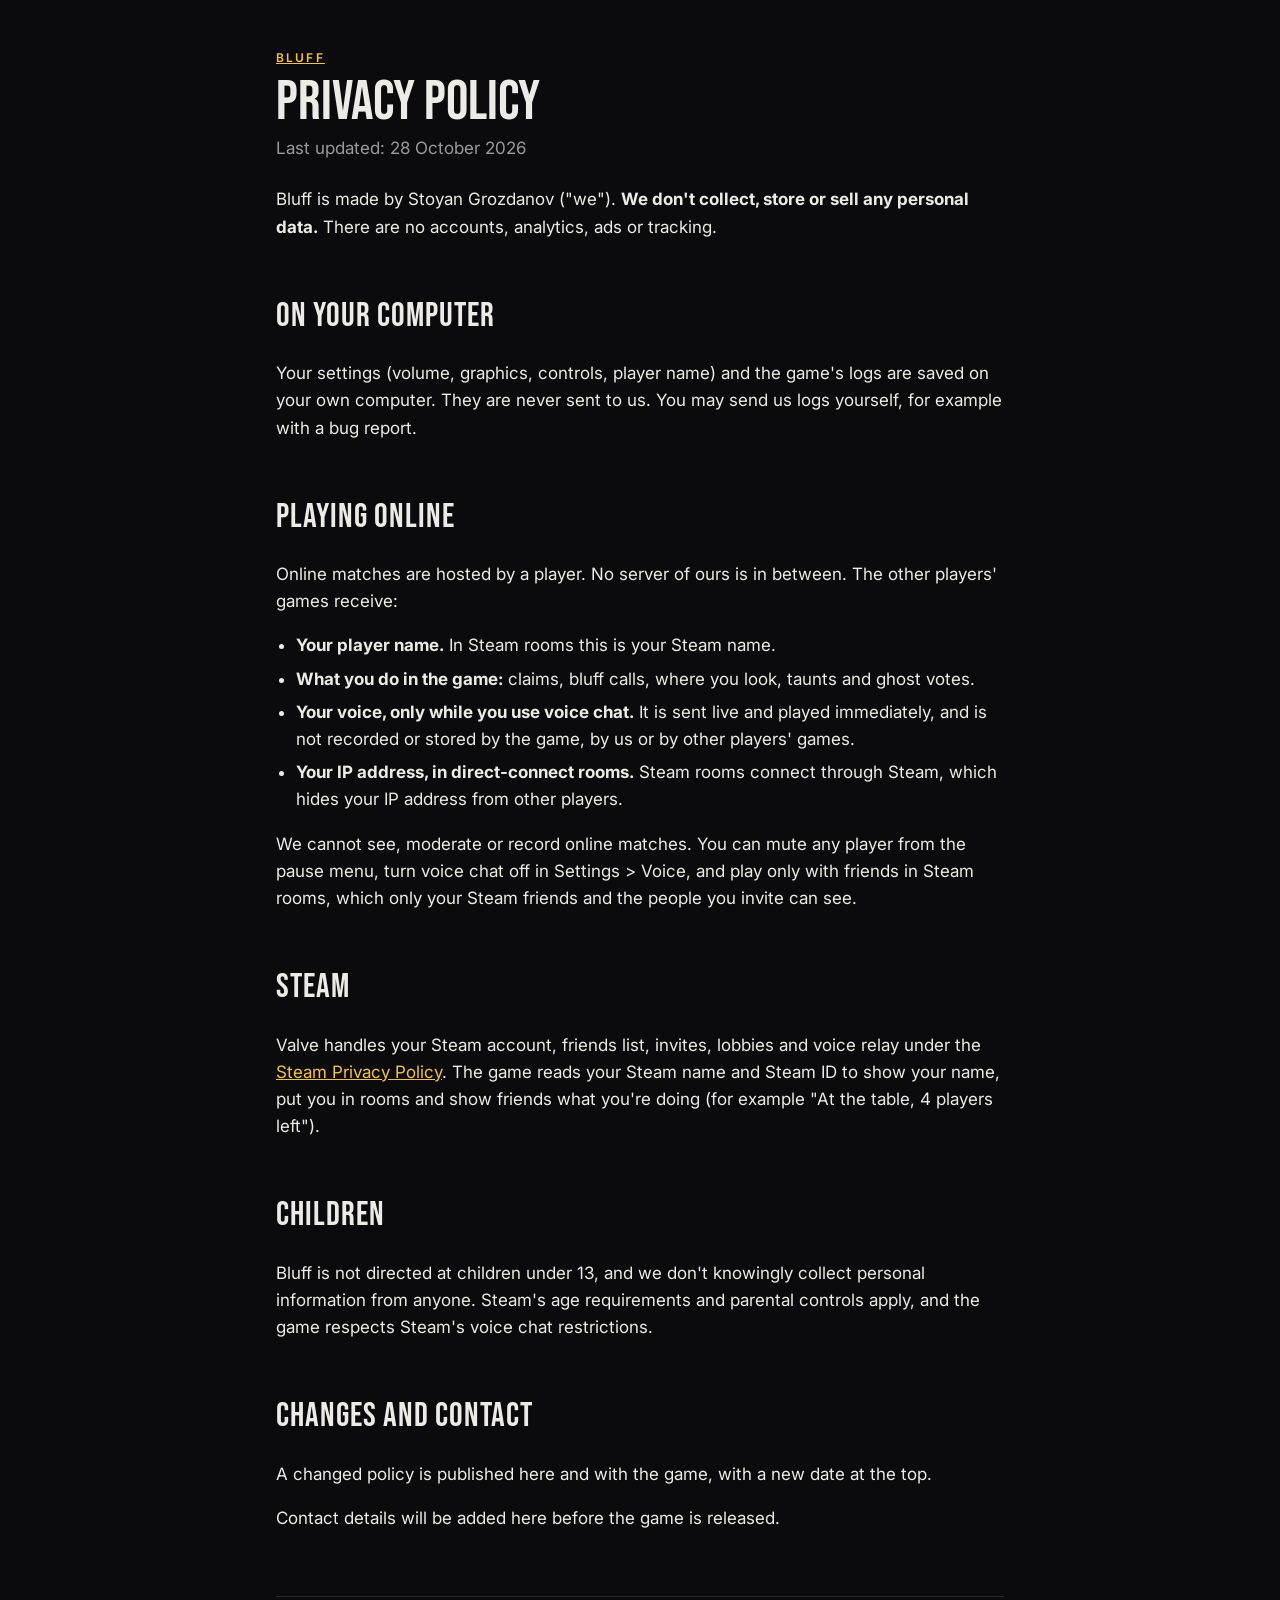
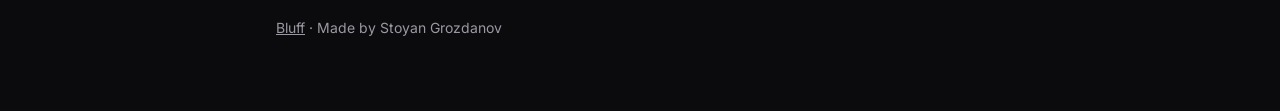
==== privacy.html @ 8750d7a8 "Landing page and privacy policy" ====
<!doctype html>
<html lang="en">
<head>
	<meta charset="utf-8">
	<meta name="viewport" content="width=device-width, initial-scale=1">
	<title>Bluff Privacy Policy</title>
	<meta name="description" content="How Bluff handles your data: no accounts, no analytics, no tracking.">
	<link rel="stylesheet" href="style.css">
</head>
<body>
	<main class="page policy">
		<p class="eyebrow"><a href="index.html">Bluff</a></p>
		<h1>Privacy policy</h1>
		<p class="updated">Last updated: 28 October 2026</p>

		<p>Bluff is made by Stoyan Grozdanov ("we"). <strong>We don't collect, store or sell any personal data.</strong> There are no accounts, analytics, ads or tracking.</p>

		<h2>On your computer</h2>
		<p>Your settings (volume, graphics, controls, player name) and the game's logs are saved on your own computer. They are never sent to us. You may send us logs yourself, for example with a bug report.</p>

		<h2>Playing online</h2>
		<p>Online matches are hosted by a player. No server of ours is in between. The other players' games receive:</p>
		<ul>
			<li><strong>Your player name.</strong> In Steam rooms this is your Steam name.</li>
			<li><strong>What you do in the game:</strong> claims, bluff calls, where you look, taunts and ghost votes.</li>
			<li><strong>Your voice, only while you use voice chat.</strong> It is sent live and played immediately, and is not recorded or stored by the game, by us or by other players' games.</li>
			<li><strong>Your IP address, in direct-connect rooms.</strong> Steam rooms connect through Steam, which hides your IP address from other players.</li>
		</ul>
		<p>We cannot see, moderate or record online matches. You can mute any player from the pause menu, turn voice chat off in Settings &gt; Voice, and play only with friends in Steam rooms, which only your Steam friends and the people you invite can see.</p>

		<h2>Steam</h2>
		<p>Valve handles your Steam account, friends list, invites, lobbies and voice relay under the <a href="https://store.steampowered.com/privacy_agreement/">Steam Privacy Policy</a>. The game reads your Steam name and Steam ID to show your name, put you in rooms and show friends what you're doing (for example "At the table, 4 players left").</p>

		<h2>Children</h2>
		<p>Bluff is not directed at children under 13, and we don't knowingly collect personal information from anyone. Steam's age requirements and parental controls apply, and the game respects Steam's voice chat restrictions.</p>

		<h2>Changes and contact</h2>
		<p>A changed policy is published here and with the game, with a new date at the top.</p>
		<p>Contact details will be added here before the game is released.</p>

		<footer>
			<a href="index.html">Bluff</a> · Made by Stoyan Grozdanov
		</footer>
	</main>
</body>
</html>
---- style.css ----
@font-face {
	font-family: "Bebas Neue";
	src: url("fonts/BebasNeue-Regular.ttf") format("truetype");
	font-display: swap;
}

@font-face {
	font-family: "Inter";
	src: url("fonts/Inter-Variable.ttf") format("truetype");
	font-weight: 100 900;
	font-display: swap;
}

:root {
	--ink: #0b0b0e;
	--panel: #15151a;
	--line: #2a2a31;
	--text: #ecebe6;
	--muted: #9a99a0;
	--accent: #e8354a;
	--gold: #f2c14e;
}

* {
	box-sizing: border-box;
}

html {
	background: var(--ink);
	color: var(--text);
	font-family: "Inter", system-ui, sans-serif;
	font-size: 17px;
	line-height: 1.6;
}

body {
	margin: 0;
}

a {
	color: var(--gold);
}

.page {
	max-width: 760px;
	margin: 0 auto;
	padding: 48px 16px 72px;
}

.eyebrow {
	color: var(--muted);
	font-size: 12px;
	font-weight: 600;
	letter-spacing: 0.18em;
	text-transform: uppercase;
	margin: 0;
}

.wordmark {
	font-family: "Bebas Neue", Impact, sans-serif;
	font-weight: 400;
	font-size: clamp(96px, 22vw, 168px);
	line-height: 0.9;
	letter-spacing: 0.02em;
	margin: 8px 0 0;
}

.bar {
	width: 72px;
	height: 4px;
	background: var(--accent);
	margin: 20px 0 24px;
}

.tagline {
	font-size: 22px;
	color: var(--muted);
	margin: 0 0 32px;
}

.badge {
	display: inline-block;
	border: 1px solid var(--line);
	border-radius: 999px;
	padding: 6px 16px;
	font-size: 14px;
	font-weight: 600;
	color: var(--gold);
}

h2 {
	font-family: "Bebas Neue", Impact, sans-serif;
	font-weight: 400;
	font-size: 34px;
	letter-spacing: 0.03em;
	margin: 48px 0 8px;
}

ul {
	padding-left: 20px;
}

li {
	margin: 6px 0;
}

.card {
	background: var(--panel);
	border: 1px solid var(--line);
	border-radius: 14px;
	padding: 20px 24px;
	margin: 16px 0;
}

footer {
	border-top: 1px solid var(--line);
	margin-top: 64px;
	padding-top: 20px;
	color: var(--muted);
	font-size: 14px;
}

footer a {
	color: var(--muted);
}

.policy h1 {
	font-family: "Bebas Neue", Impact, sans-serif;
	font-weight: 400;
	font-size: 56px;
	line-height: 1;
	margin: 8px 0 4px;
}

.policy .updated {
	color: var(--muted);
	margin: 0 0 24px;
}
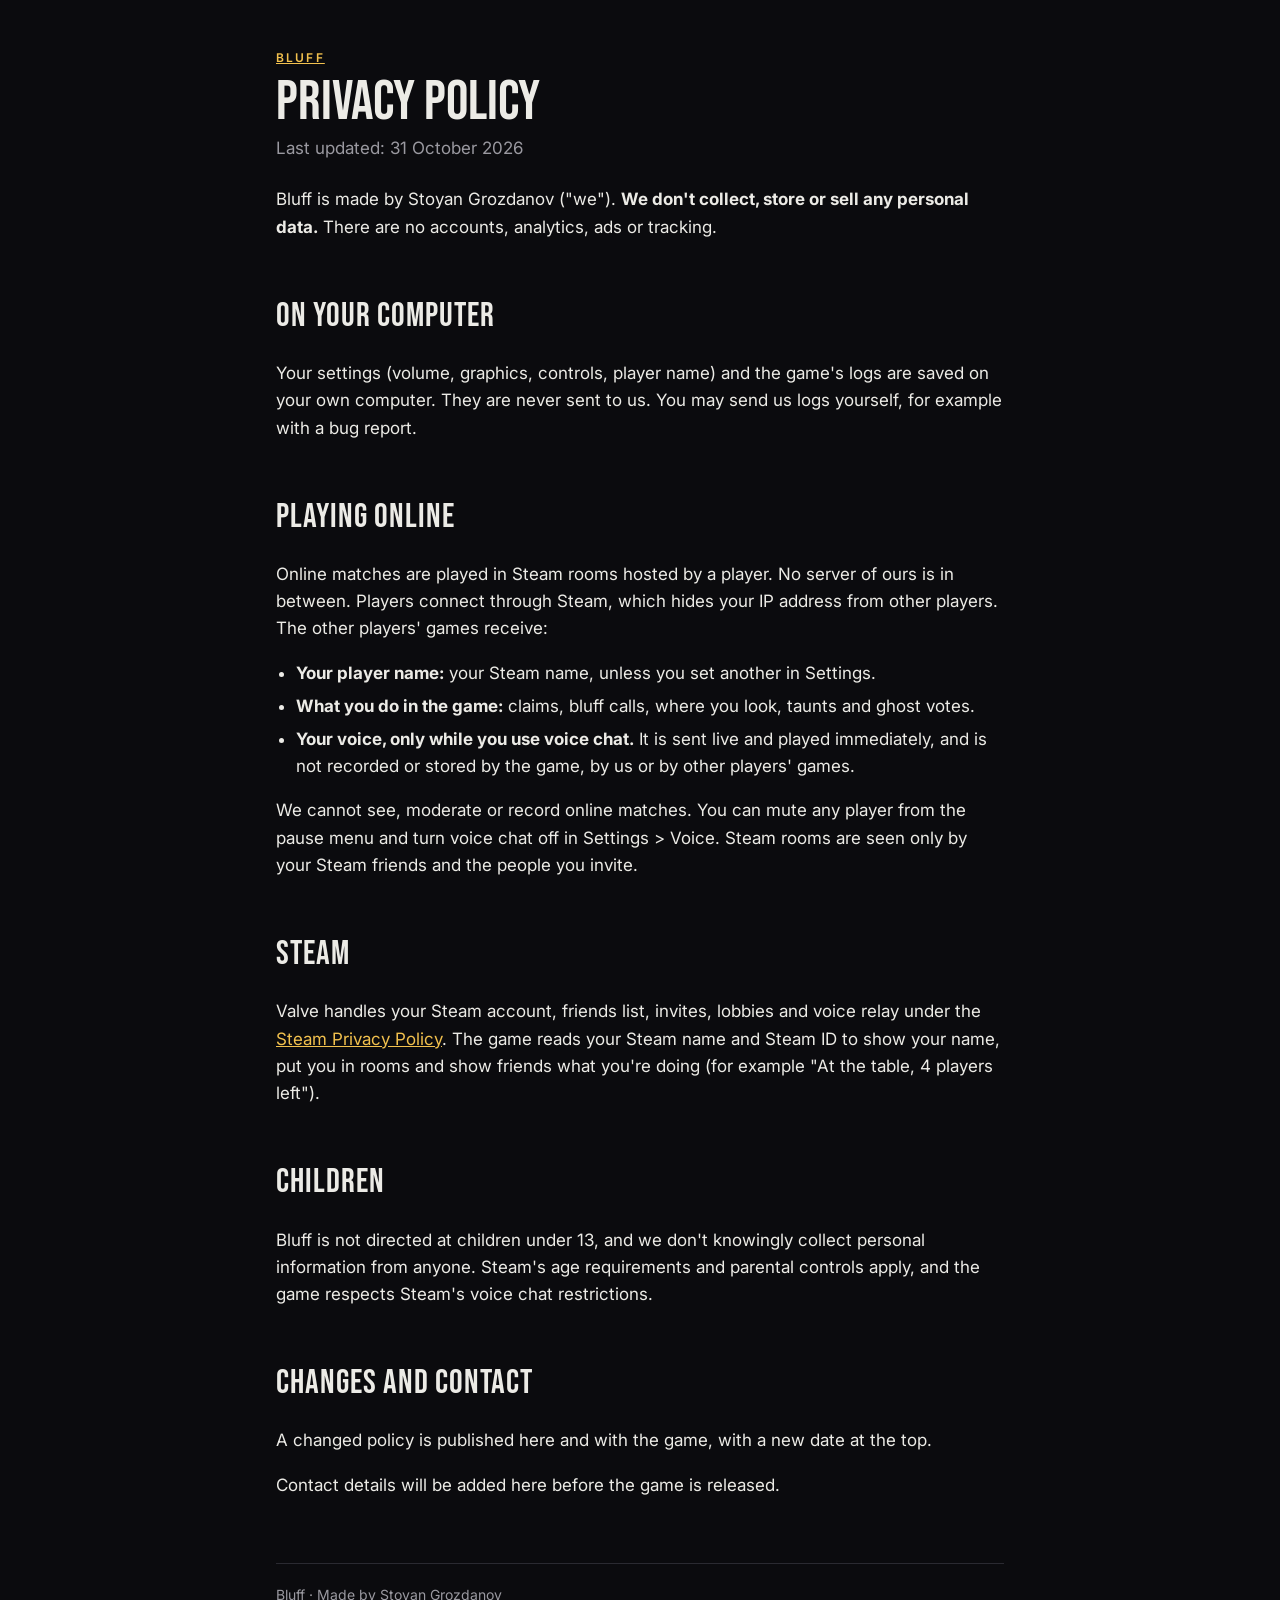
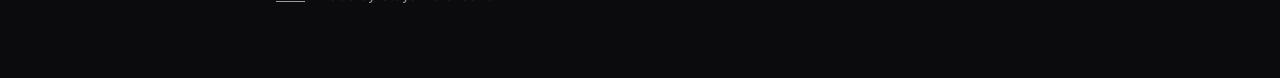
==== commit 7df222b5: "Landing page 0.2.0: Steam-only privacy policy, version tracking" ====
--- a/privacy.html
+++ b/privacy.html
@@ -3,6 +3,7 @@
 <head>
 	<meta charset="utf-8">
 	<meta name="viewport" content="width=device-width, initial-scale=1">
+	<meta name="version" content="0.2.0">
 	<title>Bluff Privacy Policy</title>
 	<meta name="description" content="How Bluff handles your data: no accounts, no analytics, no tracking.">
 	<link rel="stylesheet" href="style.css">
@@ -11,7 +12,7 @@
 	<main class="page policy">
 		<p class="eyebrow"><a href="index.html">Bluff</a></p>
 		<h1>Privacy policy</h1>
-		<p class="updated">Last updated: 28 October 2026</p>
+		<p class="updated">Last updated: 31 October 2026</p>
 
 		<p>Bluff is made by Stoyan Grozdanov ("we"). <strong>We don't collect, store or sell any personal data.</strong> There are no accounts, analytics, ads or tracking.</p>
 
@@ -19,14 +20,13 @@
 		<p>Your settings (volume, graphics, controls, player name) and the game's logs are saved on your own computer. They are never sent to us. You may send us logs yourself, for example with a bug report.</p>
 
 		<h2>Playing online</h2>
-		<p>Online matches are hosted by a player. No server of ours is in between. The other players' games receive:</p>
+		<p>Online matches are played in Steam rooms hosted by a player. No server of ours is in between. Players connect through Steam, which hides your IP address from other players. The other players' games receive:</p>
 		<ul>
-			<li><strong>Your player name.</strong> In Steam rooms this is your Steam name.</li>
+			<li><strong>Your player name:</strong> your Steam name, unless you set another in Settings.</li>
 			<li><strong>What you do in the game:</strong> claims, bluff calls, where you look, taunts and ghost votes.</li>
 			<li><strong>Your voice, only while you use voice chat.</strong> It is sent live and played immediately, and is not recorded or stored by the game, by us or by other players' games.</li>
-			<li><strong>Your IP address, in direct-connect rooms.</strong> Steam rooms connect through Steam, which hides your IP address from other players.</li>
 		</ul>
-		<p>We cannot see, moderate or record online matches. You can mute any player from the pause menu, turn voice chat off in Settings &gt; Voice, and play only with friends in Steam rooms, which only your Steam friends and the people you invite can see.</p>
+		<p>We cannot see, moderate or record online matches. You can mute any player from the pause menu and turn voice chat off in Settings &gt; Voice. Steam rooms are seen only by your Steam friends and the people you invite.</p>
 
 		<h2>Steam</h2>
 		<p>Valve handles your Steam account, friends list, invites, lobbies and voice relay under the <a href="https://store.steampowered.com/privacy_agreement/">Steam Privacy Policy</a>. The game reads your Steam name and Steam ID to show your name, put you in rooms and show friends what you're doing (for example "At the table, 4 players left").</p>
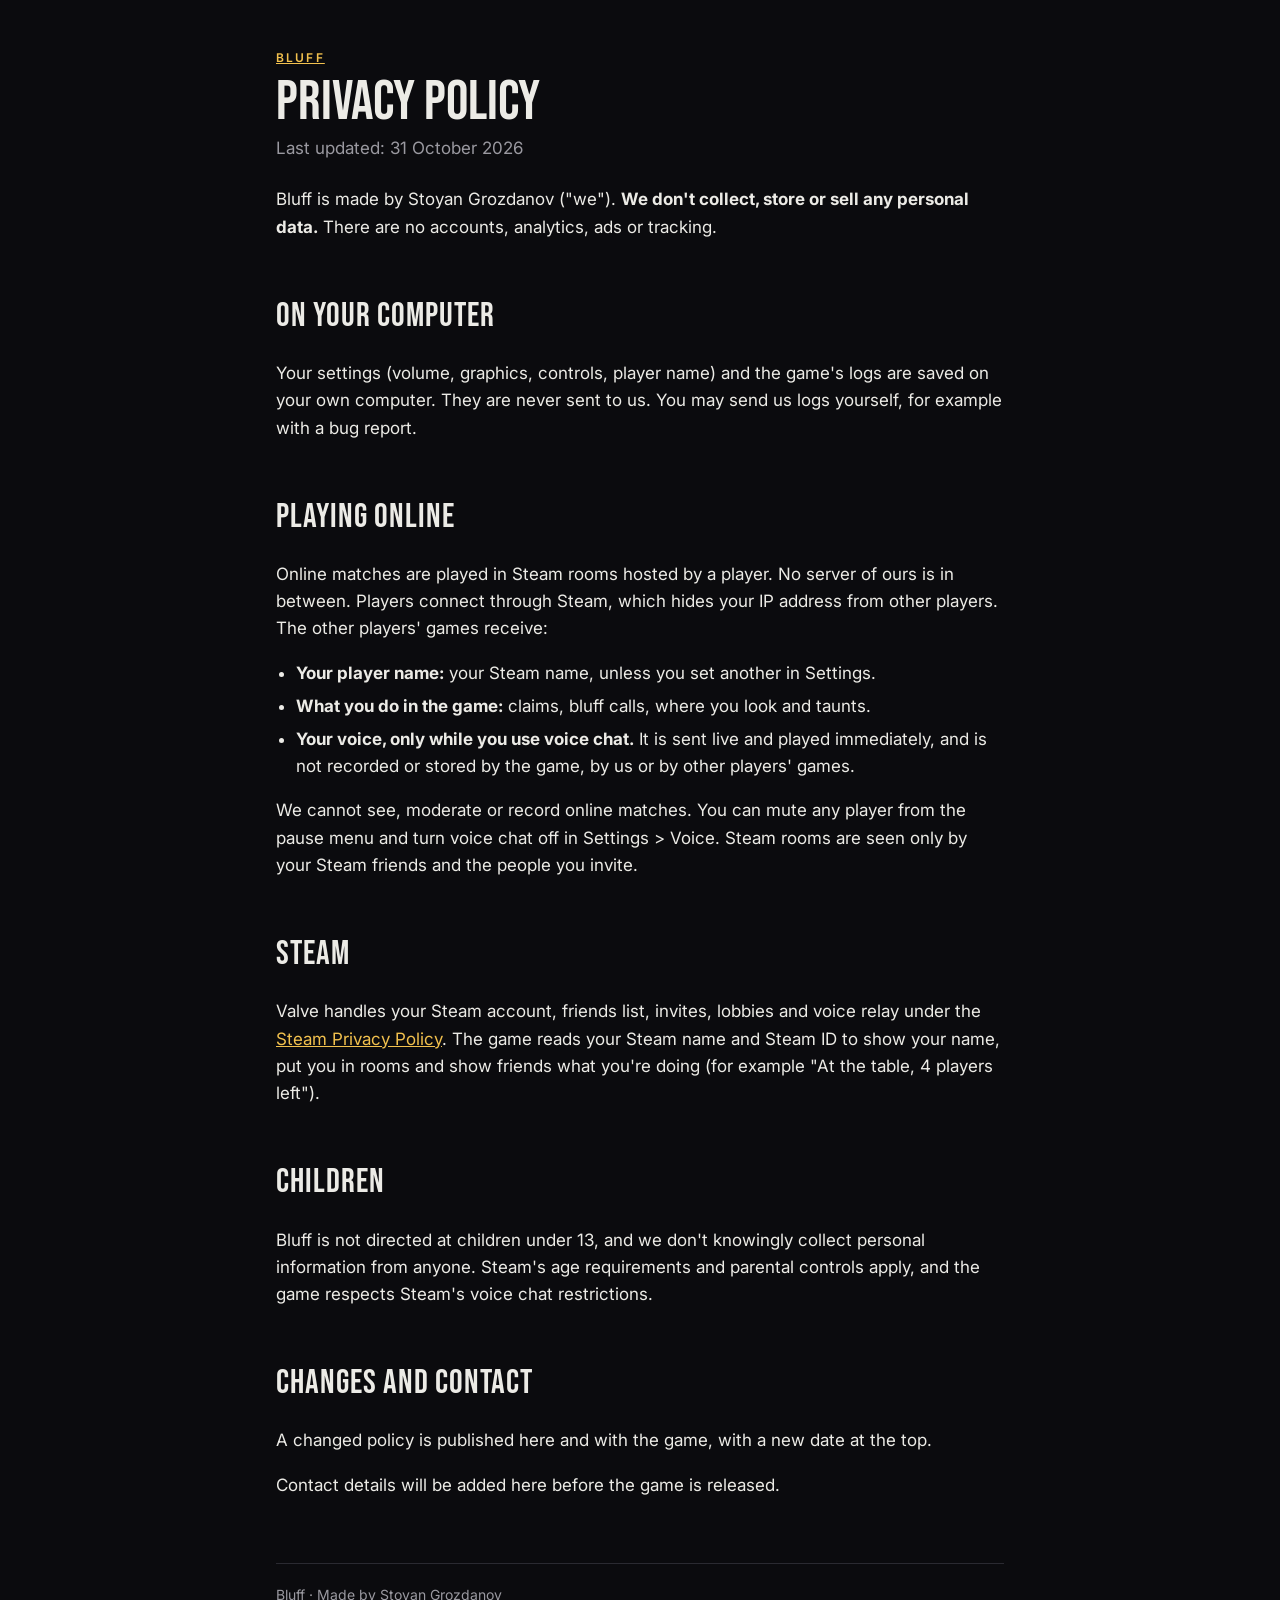
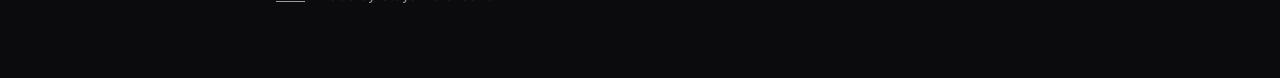
==== commit 06372c7f: "Landing page 0.3.0: ghost votes removed from the privacy policy" ====
--- a/privacy.html
+++ b/privacy.html
@@ -3,7 +3,7 @@
 <head>
 	<meta charset="utf-8">
 	<meta name="viewport" content="width=device-width, initial-scale=1">
-	<meta name="version" content="0.2.0">
+	<meta name="version" content="0.3.0">
 	<title>Bluff Privacy Policy</title>
 	<meta name="description" content="How Bluff handles your data: no accounts, no analytics, no tracking.">
 	<link rel="stylesheet" href="style.css">
@@ -23,7 +23,7 @@
 		<p>Online matches are played in Steam rooms hosted by a player. No server of ours is in between. Players connect through Steam, which hides your IP address from other players. The other players' games receive:</p>
 		<ul>
 			<li><strong>Your player name:</strong> your Steam name, unless you set another in Settings.</li>
-			<li><strong>What you do in the game:</strong> claims, bluff calls, where you look, taunts and ghost votes.</li>
+			<li><strong>What you do in the game:</strong> claims, bluff calls, where you look and taunts.</li>
 			<li><strong>Your voice, only while you use voice chat.</strong> It is sent live and played immediately, and is not recorded or stored by the game, by us or by other players' games.</li>
 		</ul>
 		<p>We cannot see, moderate or record online matches. You can mute any player from the pause menu and turn voice chat off in Settings &gt; Voice. Steam rooms are seen only by your Steam friends and the people you invite.</p>
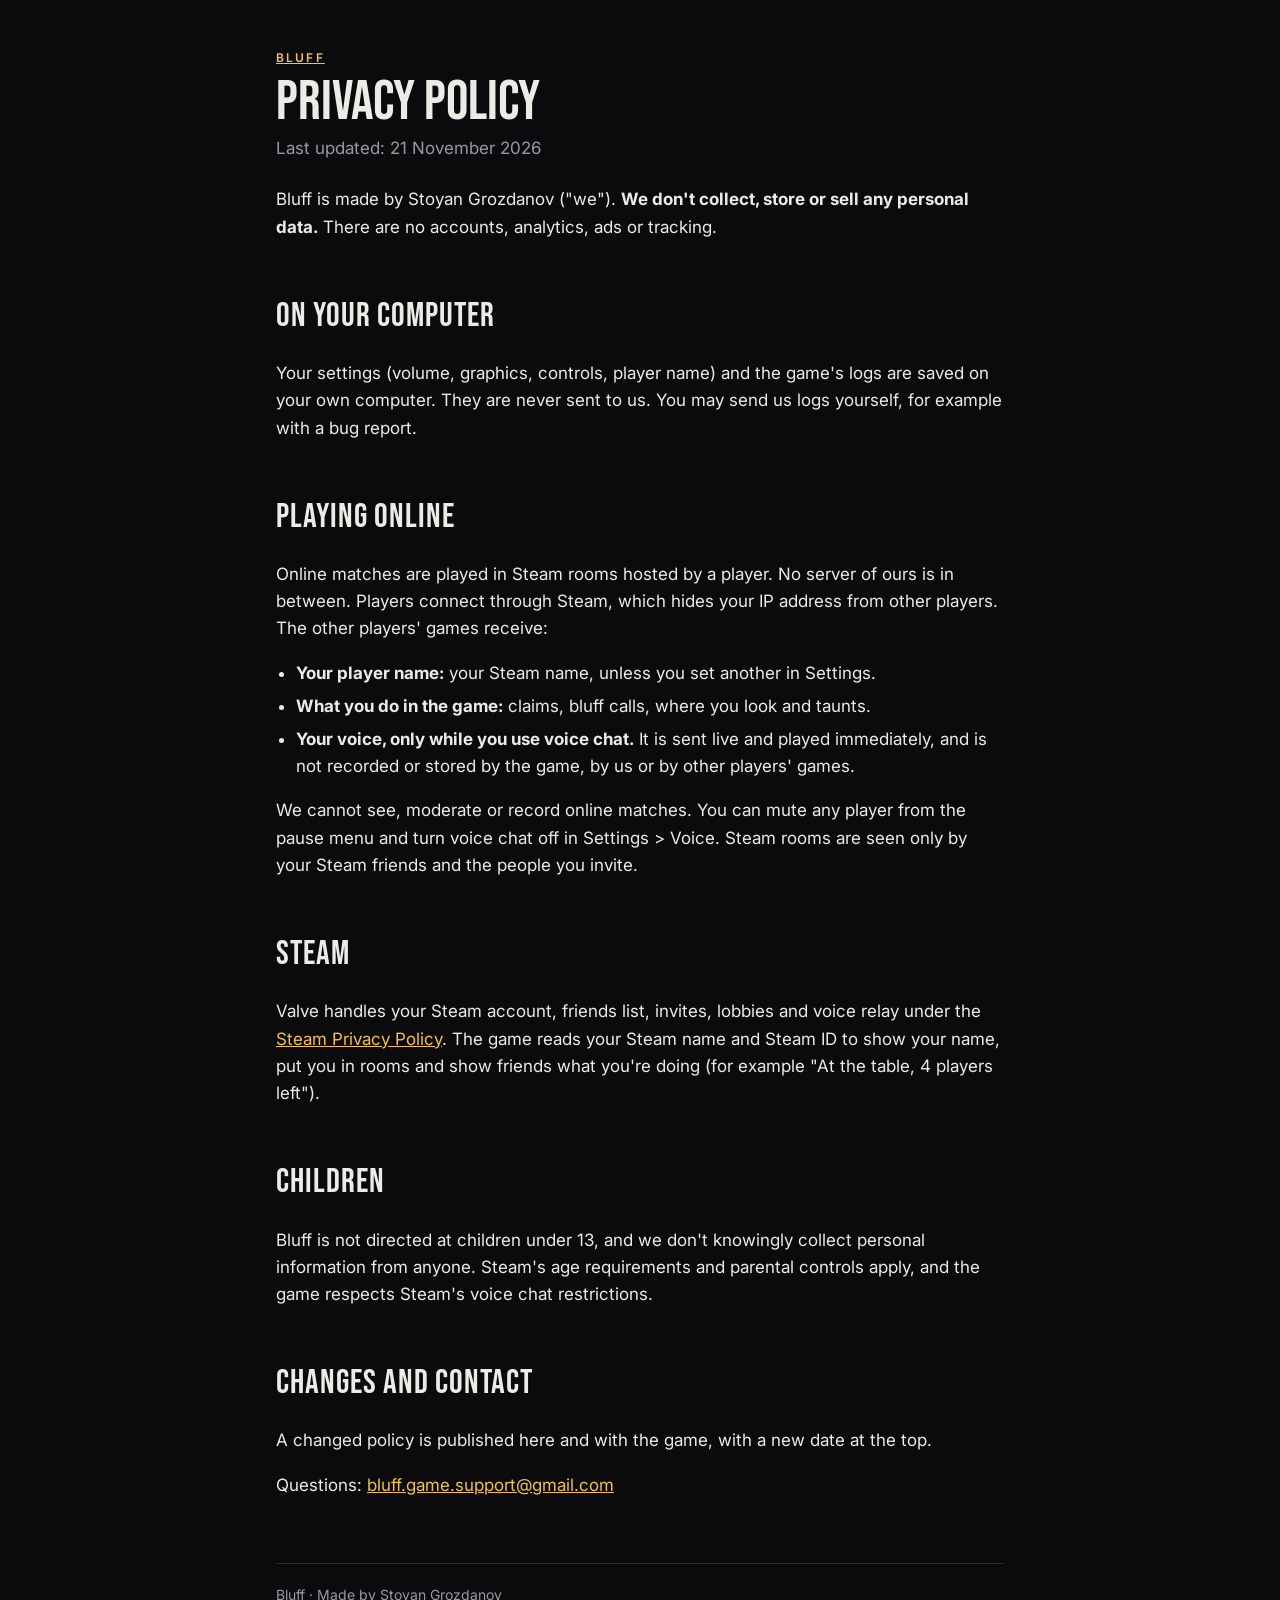
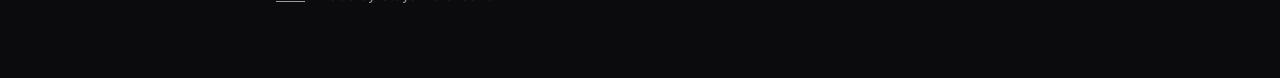
==== commit 1ec2e3db: "Landing page 0.5.0: support contact in the privacy policy" ====
--- a/privacy.html
+++ b/privacy.html
@@ -3,7 +3,7 @@
 <head>
 	<meta charset="utf-8">
 	<meta name="viewport" content="width=device-width, initial-scale=1">
-	<meta name="version" content="0.3.0">
+	<meta name="version" content="0.5.0">
 	<title>Bluff Privacy Policy</title>
 	<meta name="description" content="How Bluff handles your data: no accounts, no analytics, no tracking.">
 	<link rel="stylesheet" href="style.css">
@@ -12,7 +12,7 @@
 	<main class="page policy">
 		<p class="eyebrow"><a href="index.html">Bluff</a></p>
 		<h1>Privacy policy</h1>
-		<p class="updated">Last updated: 31 October 2026</p>
+		<p class="updated">Last updated: 21 November 2026</p>
 
 		<p>Bluff is made by Stoyan Grozdanov ("we"). <strong>We don't collect, store or sell any personal data.</strong> There are no accounts, analytics, ads or tracking.</p>
 
@@ -36,7 +36,7 @@
 
 		<h2>Changes and contact</h2>
 		<p>A changed policy is published here and with the game, with a new date at the top.</p>
-		<p>Contact details will be added here before the game is released.</p>
+		<p>Questions: <a href="mailto:bluff.game.support@gmail.com">bluff.game.support@gmail.com</a></p>
 
 		<footer>
 			<a href="index.html">Bluff</a> · Made by Stoyan Grozdanov
